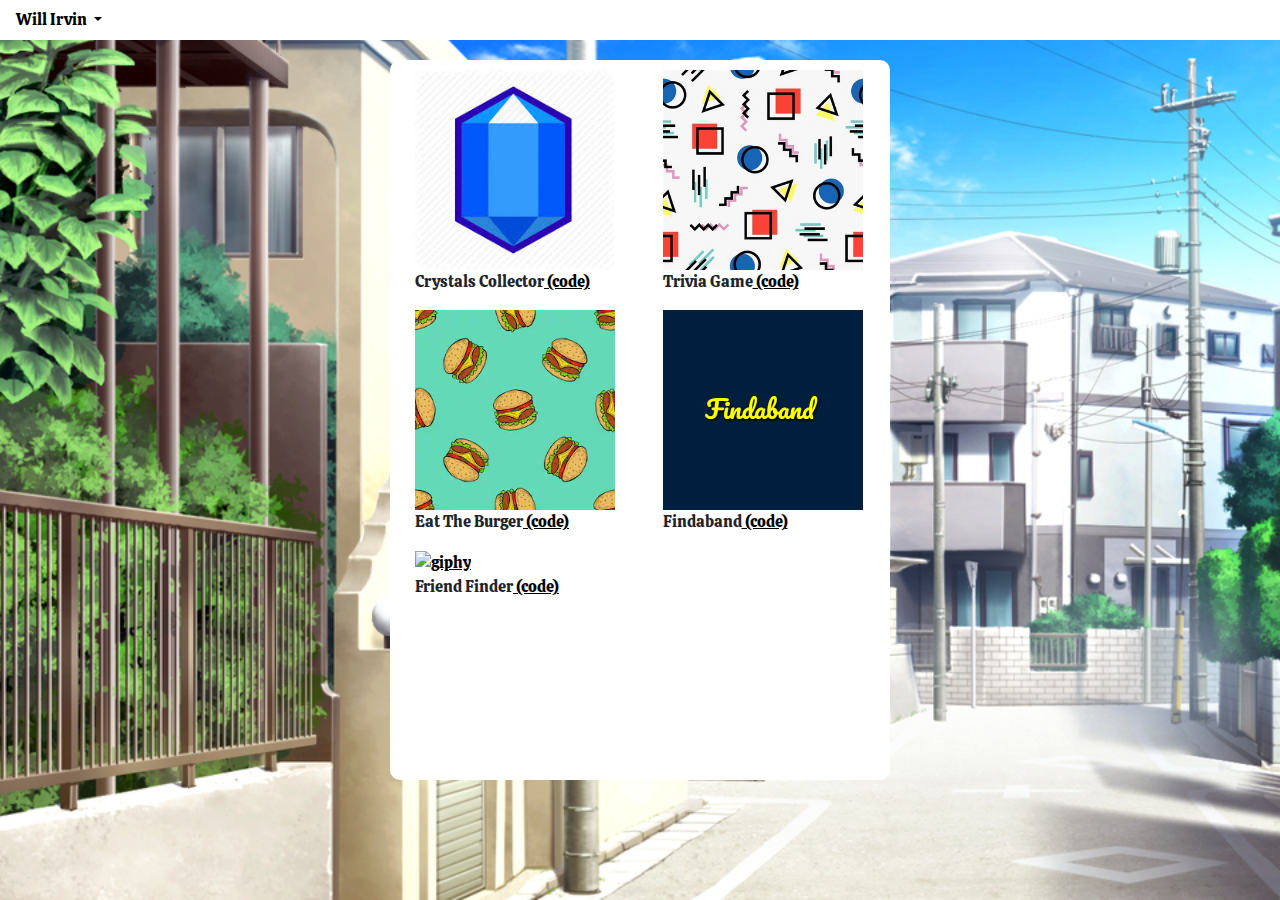
==== portfolio.html @ 54a35b10 "looking much better" ====
<!DOCTYPE html>
<html lang="en">

<head>
    <meta charset="UTF-8">
    <meta name="viewport" content="width=device-width, initial-scale=1.0">
    <meta http-equiv="X-UA-Compatible" content="ie=edge">
    <link rel="stylesheet" href="https://stackpath.bootstrapcdn.com/bootstrap/4.3.1/css/bootstrap.min.css"
        integrity="sha384-ggOyR0iXCbMQv3Xipma34MD+dH/1fQ784/j6cY/iJTQUOhcWr7x9JvoRxT2MZw1T" crossorigin="anonymous">
    <script src="https://code.jquery.com/jquery-3.2.1.slim.min.js"
        integrity="sha384-KJ3o2DKtIkvYIK3UENzmM7KCkRr/rE9/Qpg6aAZGJwFDMVNA/GpGFF93hXpG5KkN"
        crossorigin="anonymous"></script>
    <script src="https://cdnjs.cloudflare.com/ajax/libs/popper.js/1.12.9/umd/popper.min.js"
        integrity="sha384-ApNbgh9B+Y1QKtv3Rn7W3mgPxhU9K/ScQsAP7hUibX39j7fakFPskvXusvfa0b4Q"
        crossorigin="anonymous"></script>
    <script src="https://maxcdn.bootstrapcdn.com/bootstrap/4.0.0/js/bootstrap.min.js"
        integrity="sha384-JZR6Spejh4U02d8jOt6vLEHfe/JQGiRRSQQxSfFWpi1MquVdAyjUar5+76PVCmYl"
        crossorigin="anonymous"></script>
    <link rel="stylesheet" href="assets/style.css">
    <link href="https://fonts.googleapis.com/css?family=Knewave&display=swap" rel="stylesheet">
    <link href="https://fonts.googleapis.com/css?family=Calistoga|Ultra&display=swap" rel="stylesheet">
    <title>Will Irvin</title>
</head>

<body>
    <div class="top">

        <a class="nav-link dropdown-toggle lirvin" href="#" id="navbarDropdownMenuLink" data-toggle="dropdown"
            aria-haspopup="true" aria-expanded="false">
            Will Irvin
        </a>
        <div class="dropdown-menu" aria-labelledby="navbarDropdownMenuLink">
            <a class="dropdown-item" href="./index.html">Home</a>
            <a class="dropdown-item" href="https://www.linkedin.com/in/will-irvin-97aa21189/">Linkedin</a>
            <a class="dropdown-item" href="https://github.com/Will-25">Github</a>
        </div>

    </div>



    <div class="container" id="container2">

        <div class="row">
            <div class="col-md-6"><a href="https://will-25.github.io/unit-4-game/" target="_blank">
                    <img class="pics" src="./assets/images/crystal2.jpg" alt="crystalz"></a>
                <p>Crystals Collector<a class="links" target="_blank" href="https://github.com/Will-25/unit-4-game.git">
                        (code)</a></p>
            </div>
            <div class="col-md-6"><a target="_blank" href="https://will-25.github.io/TriviaGame/">
                    <img class="pics" src="./assets/images/memphis-style-pattern-design_1156-891.jpg" alt="trivia"></a>
                <p>Trivia Game<a class="links" target="_blank" href="https://github.com/Will-25/TriviaGame.git">
                        (code)</a></p>
            </div>
        </div>
        <div class="row">
            <div class="col-md-6"><a href="https://borger666.herokuapp.com/?" target="_blank">
                    <img class="pics" src="assets\images\burger.png" alt="giphy"></a>
                <p>Eat The Burger<a class="links" target="_blank" href="https://github.com/Will-25/burger"> (code)</a>
                </p>
            </div>

            <div class="col-md-6">
                <a href="https://will-25.github.io/project1/" target="_blank"><img class="pics"
                        src="./assets/images/Untitled.png" alt="findaband"></a>
                <p>Findaband<a class="links" target="_blank" href="https://github.com/Will-25/project1.git"> (code)</a>
                </p>
            </div>
        </div>
        <div class="row">
            <div class="col-md-6"><a href="https://friend-finder122.herokuapp.com/" target="_blank">
                    <img class="pics"
                        src="https://d.newsweek.com/en/full/1520726/friends-how-get-tickets-25th-anniversary.jpg?w=1600&h=1600&q=88&f=3fb1f55e260b186b809e4da4967da62f"
                        alt="giphy"></a>
                <p>Friend Finder<a class="links" target="_blank" href="https://github.com/Will-25/friendfinder.git">
                        (code)</a></p>
            </div>
        </div>


</body>

</html>
---- assets/style.css ----
body {
    background-repeat:no-repeat;
    background-size:2000px;
    background-image: url("./images/Konachan.com\ -\ 118886\ sample.jpg");
    font-family: 'Calistoga', cursive;
}

.container, .container2 {
    border-radius: 10px;
}

#container {
    background-color:white;
    margin-top:130px;
    height:390px;
    text-align: center;
}

#container2 {
    height: 720px;
    background-color: white;
    width: 500px;
    margin-top: 20px;
    margin-bottom: 20px;
    padding: 10px;
    padding-left:25px;
}

h1 {
    margin: 15px;
    font-family: 'Kumar One', cursive;
}

.pic {
    height:250px;
    width:250px;
}

.pics {
    height:200px;
    width:200px;
}

#text {
    font-size:23px;
}

.container2 {
    background-color:white;
    margin-top:50px;
    height:550px;
    
    
}
.row3 {
    margin-top:20px;
}
#will {
    text-decoration: none;
    color:black;
}

.contact {
    font-size: 24px;
}


a:link, a:visited {
    text-decoration: underline;
    color: black;

}
.dropdown-item:link {
    text-decoration: none;
}
.navbar {
    height:50px;
    background-color:white;
    width:100%;
    left:0;
    right:0;
}
.top {
    background-color:white;
}
.lirvin:link, .lirvin:visited {
    color:black;
    text-decoration: none;
}

@media only screen and (max-width: 450px) {
    #container{
        width:100%;
        height:650px;
        margin-bottom:20px;
        margin-top:40px;
        
    }
.pic {
    width: 200px;
    height: 200px;
}
.pictureDiv {
    margin-bottom: 10px;
}
    h1 {
        font-size:30px;
        margin-left:30px;
    }
    .contact {
        font-size:15px;
        text-decoration: none;
    }
    .footer {
        display:none;
    }
    .nav-link {
        font-size:10px;
    }
    #text {
        font-size:15px;
    }
    #will {
        font-size:30px;
    }
    .pic {
        margin-left: 30px
    }
    .navbar {
        height:135px;
    }
    #container2 {
        width:80%;
        height:1200px;
        margin-left:35px;
        padding-left:65px;
        margin-top:20px;
        margin-bottom:20px;
        }
    body {
        background-size: 2500px;
    }
  }
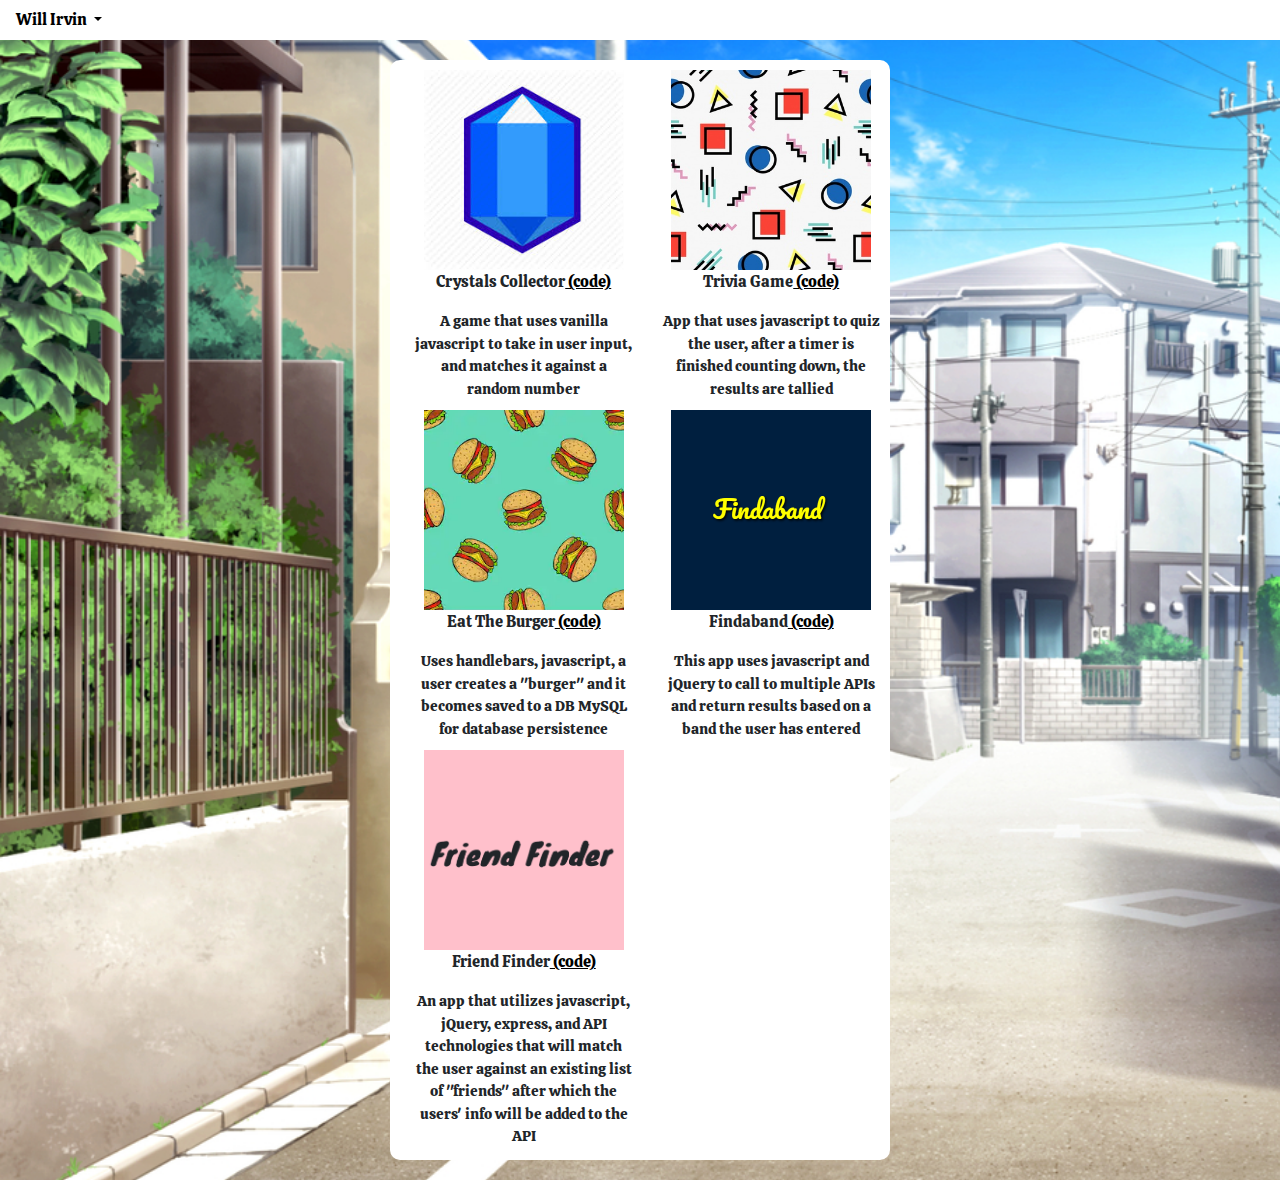
==== commit f15c9612: "added descriptions for projects on portfolio" ====
--- a/portfolio.html
+++ b/portfolio.html
@@ -42,38 +42,45 @@
     <div class="container" id="container2">
 
         <div class="row">
-            <div class="col-md-6"><a href="https://will-25.github.io/unit-4-game/" target="_blank">
+            <div class="col-md-6"><a href="https://will-25.github.io/Crystals-Collector/" target="_blank">
                     <img class="pics" src="./assets/images/crystal2.jpg" alt="crystalz"></a>
-                <p>Crystals Collector<a class="links" target="_blank" href="https://github.com/Will-25/unit-4-game.git">
+                <p>Crystals Collector<a class="links" target="_blank" href="https://github.com/Will-25/Crystals-Collector">
                         (code)</a></p>
+                        <div class="description">A game that uses vanilla javascript to take in user input, and matches it against a random number</div>
             </div>
             <div class="col-md-6"><a target="_blank" href="https://will-25.github.io/TriviaGame/">
                     <img class="pics" src="./assets/images/memphis-style-pattern-design_1156-891.jpg" alt="trivia"></a>
                 <p>Trivia Game<a class="links" target="_blank" href="https://github.com/Will-25/TriviaGame.git">
                         (code)</a></p>
+                        <div class="description">App that uses javascript to quiz the user, after a timer is finished counting down, the results are tallied</div>
             </div>
         </div>
         <div class="row">
-            <div class="col-md-6"><a href="https://borger666.herokuapp.com/?" target="_blank">
+            <div class="col-md-6"><a href="https://burger68.herokuapp.com/" target="_blank">
                     <img class="pics" src="assets\images\burger.png" alt="giphy"></a>
                 <p>Eat The Burger<a class="links" target="_blank" href="https://github.com/Will-25/burger"> (code)</a>
                 </p>
+                <div class="description">Uses handlebars, javascript, a user creates a "burger" and it becomes saved to a DB MySQL for database persistence</div>
             </div>
 
             <div class="col-md-6">
-                <a href="https://will-25.github.io/project1/" target="_blank"><img class="pics"
+                <a href="https://will-25.github.io/Findaband/" target="_blank"><img class="pics"
                         src="./assets/images/Untitled.png" alt="findaband"></a>
                 <p>Findaband<a class="links" target="_blank" href="https://github.com/Will-25/project1.git"> (code)</a>
                 </p>
+                <div class="description">This app uses javascript and jQuery to call to multiple APIs and return results based on a band the user has entered</div>
             </div>
         </div>
         <div class="row">
             <div class="col-md-6"><a href="https://friend-finder122.herokuapp.com/" target="_blank">
                     <img class="pics"
-                        src="https://d.newsweek.com/en/full/1520726/friends-how-get-tickets-25th-anniversary.jpg?w=1600&h=1600&q=88&f=3fb1f55e260b186b809e4da4967da62f"
+                        src="./assets/images/friend.png"
                         alt="giphy"></a>
-                <p>Friend Finder<a class="links" target="_blank" href="https://github.com/Will-25/friendfinder.git">
+                <p>Friend Finder<a class="links" target="_blank" href="https://github.com/Will-25/Findaband">
                         (code)</a></p>
+                    <div class="description">An app that utilizes javascript, jQuery, express, and API technologies
+                        that will match the user against an existing list of "friends" after which the users' info will be added to the API
+                    </div>
             </div>
         </div>
 
--- a/assets/style.css
+++ b/assets/style.css
@@ -1,6 +1,6 @@
 body {
     background-repeat:no-repeat;
-    background-size:2000px;
+    background-size:2100px;
     background-image: url("./images/Konachan.com\ -\ 118886\ sample.jpg");
     font-family: 'Calistoga', cursive;
 }
@@ -12,12 +12,55 @@
 #container {
     background-color:white;
     margin-top:130px;
-    height:390px;
+    height:350px;
     text-align: center;
 }
 
+.technical {
+    font-size: 25px;
+}
+
+#containerSkills {
+    background-color:white;
+    margin-top:130px;
+    height:350px;
+    text-align: center;
+}
+.js {
+    margin-top: 10px;
+    height: 100px;
+    width: 75px;
+}
+.vector {
+    margin-top: 10px;
+    height: 90px;
+    width: 70px;
+}
+.vectorReact {
+    margin-top: 25px;
+    height: 75px;
+    width: 85px;
+}
+
+.vectorNode {
+    margin-top: 30px;
+    height: 60px;
+    width: 95px;
+}
+
+.vectorSQL {
+    margin-top: 10px;
+    height: 95px;
+    width: 85px;
+}
+
+.indexPage {
+    margin:auto;
+}
+
 #container2 {
-    height: 720px;
+    text-align: center;
+    height: 1100px;
     background-color: white;
     width: 500px;
     margin-top: 20px;
@@ -32,8 +75,8 @@
 }
 
 .pic {
-    height:250px;
-    width:250px;
+    height:200px;
+    width:200px;
 }
 
 .pics {
@@ -47,7 +90,7 @@
 
 .container2 {
     background-color:white;
-    margin-top:50px;
+    margin-top:40px;
     height:550px;
     
     
@@ -61,7 +104,7 @@
 }
 
 .contact {
-    font-size: 24px;
+    font-size: 20px;
 }
 
 
@@ -88,14 +131,28 @@
     text-decoration: none;
 }
 
+.description {
+    text-align: center;
+    font-size: 15px;
+    margin-bottom: 10px;
+}
 @media only screen and (max-width: 450px) {
-    #container{
+#container{
         width:100%;
-        height:650px;
+        height:610px;
         margin-bottom:20px;
         margin-top:40px;
         
     }
+    .vector {
+        margin-top:18px;
+    }
+#containerSkills {
+    margin-top: 0px;
+    margin-bottom: 25px;
+    height: 650px;
+    width: 63%;
+}
 .pic {
     width: 200px;
     height: 200px;
@@ -103,41 +160,40 @@
 .pictureDiv {
     margin-bottom: 10px;
 }
-    h1 {
+h1 {
         font-size:30px;
         margin-left:30px;
     }
-    .contact {
+.contact {
         font-size:15px;
         text-decoration: none;
     }
-    .footer {
+.footer {
         display:none;
     }
-    .nav-link {
+.nav-link {
         font-size:10px;
     }
-    #text {
+#text {
         font-size:15px;
     }
-    #will {
+#will {
         font-size:30px;
     }
-    .pic {
+.pic {
         margin-left: 30px
     }
-    .navbar {
+.navbar {
         height:135px;
     }
-    #container2 {
+#container2 {
         width:80%;
-        height:1200px;
-        margin-left:35px;
-        padding-left:65px;
-        margin-top:20px;
-        margin-bottom:20px;
+        height:1670px;
+        margin-left:23px;
+        padding-left:20px;
+        margin-top:10px;
         }
-    body {
-        background-size: 2500px;
+body {
+        background-size:1700px 1800px;
     }
   }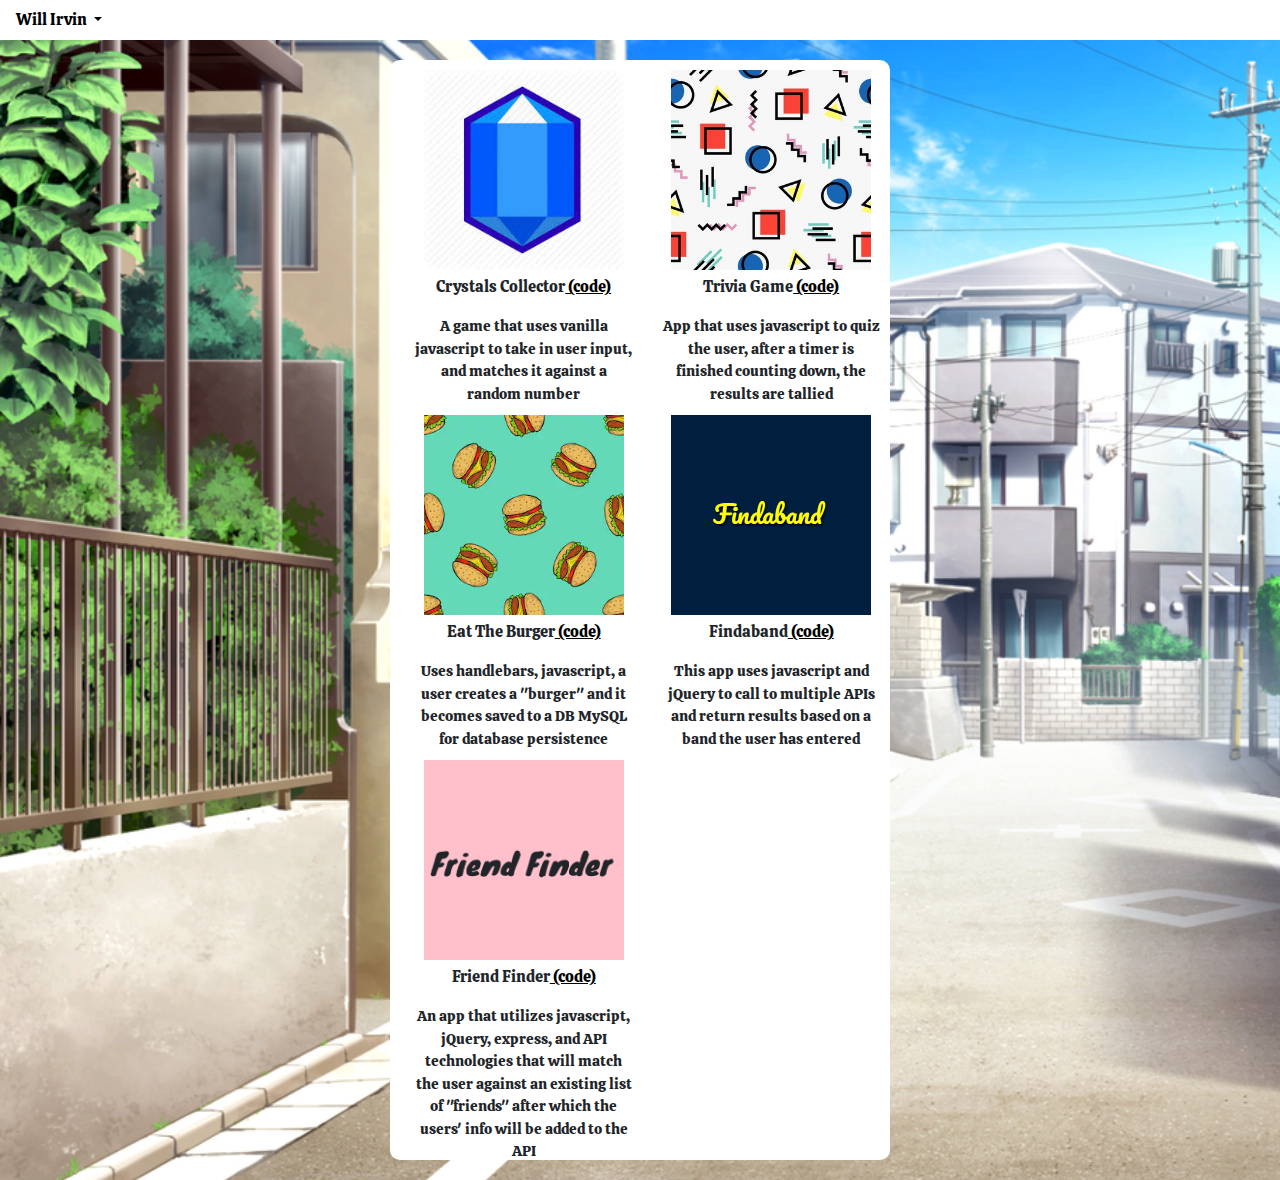
==== commit 313cff3e: "fixed styling on skills box" ====
--- a/portfolio.html
+++ b/portfolio.html
@@ -64,7 +64,8 @@
             </div>
 
             <div class="col-md-6">
-                <a href="https://will-25.github.io/Findaband/" target="_blank"><img class="pics"
+                <a href="https://will-25.github.io/Findaband/" target="_blank">
+                    <img class="pics"
                         src="./assets/images/Untitled.png" alt="findaband"></a>
                 <p>Findaband<a class="links" target="_blank" href="https://github.com/Will-25/project1.git"> (code)</a>
                 </p>
--- a/assets/style.css
+++ b/assets/style.css
@@ -82,6 +82,7 @@
 .pics {
     height:200px;
     width:200px;
+    margin-bottom: 5px;
 }
 
 #text {
@@ -150,7 +151,7 @@
 #containerSkills {
     margin-top: 0px;
     margin-bottom: 25px;
-    height: 650px;
+    height: 660px;
     width: 63%;
 }
 .pic {
@@ -188,12 +189,12 @@
     }
 #container2 {
         width:80%;
-        height:1670px;
-        margin-left:23px;
+        height:1685px;
+        margin-left:38px;
         padding-left:20px;
         margin-top:10px;
         }
 body {
-        background-size:1700px 1800px;
+        background-size:1800px 1800px;
     }
   }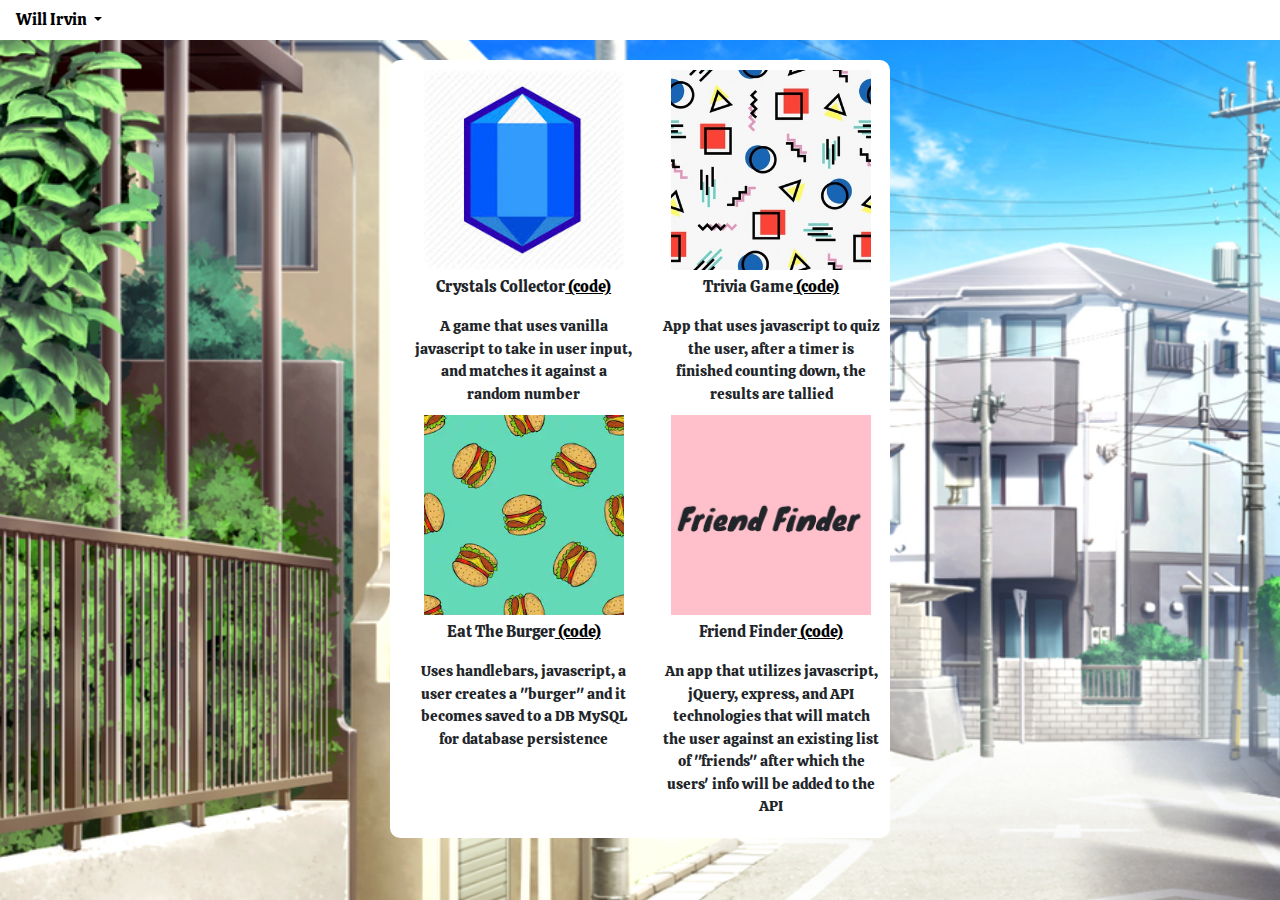
==== commit c485266d: "changed portfolio" ====
--- a/portfolio.html
+++ b/portfolio.html
@@ -63,29 +63,17 @@
                 <div class="description">Uses handlebars, javascript, a user creates a "burger" and it becomes saved to a DB MySQL for database persistence</div>
             </div>
 
-            <div class="col-md-6">
-                <a href="https://will-25.github.io/Findaband/" target="_blank">
-                    <img class="pics"
-                        src="./assets/images/Untitled.png" alt="findaband"></a>
-                <p>Findaband<a class="links" target="_blank" href="https://github.com/Will-25/project1.git"> (code)</a>
-                </p>
-                <div class="description">This app uses javascript and jQuery to call to multiple APIs and return results based on a band the user has entered</div>
-            </div>
+            <div class="col-md-6"><a href="https://friend-finder122.herokuapp.com/" target="_blank">
+                <img class="pics"
+                    src="./assets/images/friend.png"
+                    alt="giphy"></a>
+            <p>Friend Finder<a class="links" target="_blank" href="https://github.com/Will-25/Findaband">
+                    (code)</a></p>
+                <div class="description">An app that utilizes javascript, jQuery, express, and API technologies
+                    that will match the user against an existing list of "friends" after which the users' info will be added to the API
+                </div>
         </div>
-        <div class="row">
-            <div class="col-md-6"><a href="https://friend-finder122.herokuapp.com/" target="_blank">
-                    <img class="pics"
-                        src="./assets/images/friend.png"
-                        alt="giphy"></a>
-                <p>Friend Finder<a class="links" target="_blank" href="https://github.com/Will-25/Findaband">
-                        (code)</a></p>
-                    <div class="description">An app that utilizes javascript, jQuery, express, and API technologies
-                        that will match the user against an existing list of "friends" after which the users' info will be added to the API
-                    </div>
-            </div>
         </div>
-
-
 </body>
 
 </html>--- a/assets/style.css
+++ b/assets/style.css
@@ -12,7 +12,7 @@
 #container {
     background-color:white;
     margin-top:130px;
-    height:350px;
+    height:370px;
     text-align: center;
 }
 
@@ -60,7 +60,6 @@
 
 #container2 {
     text-align: center;
-    height: 1100px;
     background-color: white;
     width: 500px;
     margin-top: 20px;
@@ -71,7 +70,6 @@
 
 h1 {
     margin: 15px;
-    font-family: 'Kumar One', cursive;
 }
 
 .pic {
@@ -189,7 +187,6 @@
     }
 #container2 {
         width:80%;
-        height:1685px;
         margin-left:38px;
         padding-left:20px;
         margin-top:10px;
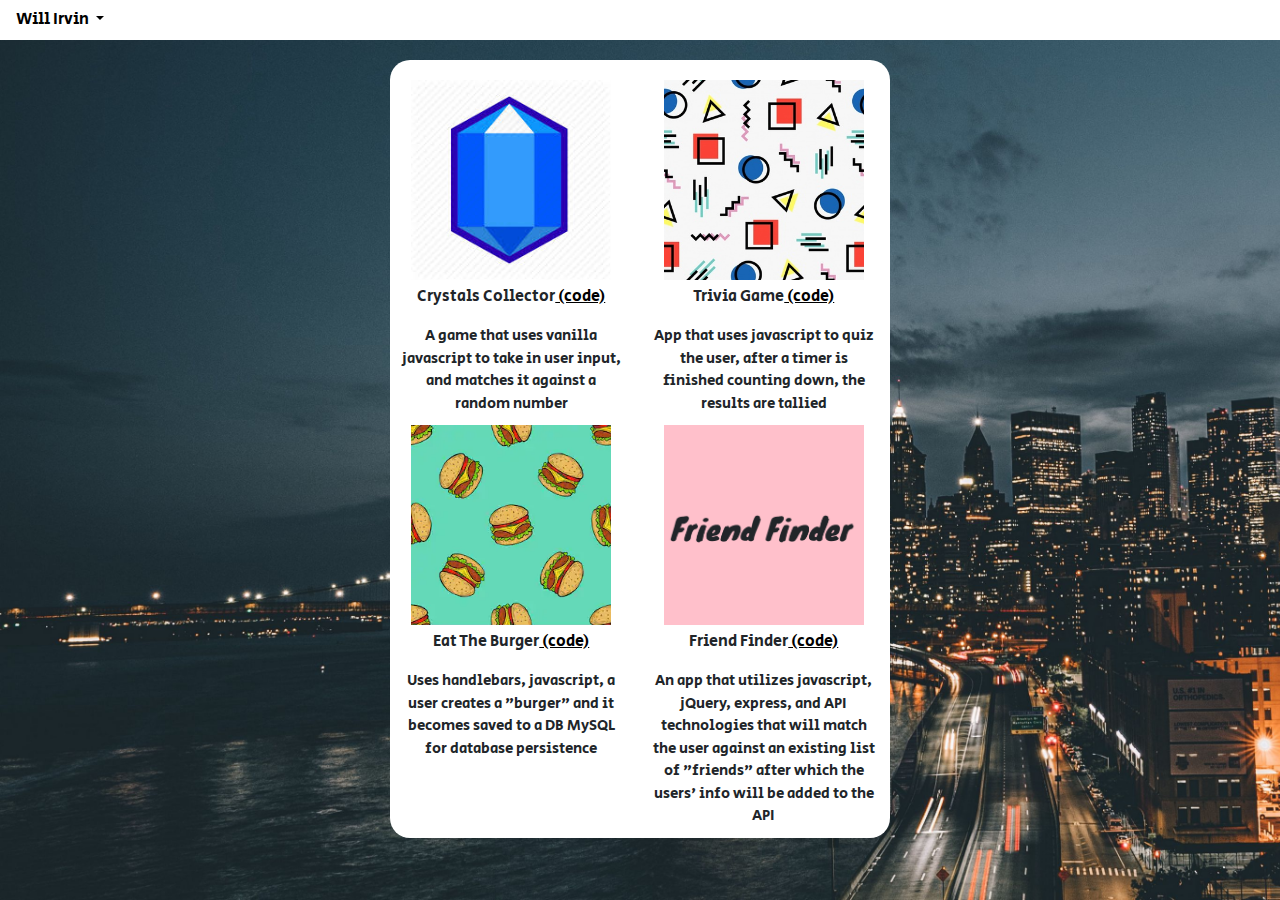
==== commit 309f2482: "changed font" ====
--- a/portfolio.html
+++ b/portfolio.html
@@ -17,8 +17,9 @@
         integrity="sha384-JZR6Spejh4U02d8jOt6vLEHfe/JQGiRRSQQxSfFWpi1MquVdAyjUar5+76PVCmYl"
         crossorigin="anonymous"></script>
     <link rel="stylesheet" href="assets/style.css">
-    <link href="https://fonts.googleapis.com/css?family=Knewave&display=swap" rel="stylesheet">
-    <link href="https://fonts.googleapis.com/css?family=Calistoga|Ultra&display=swap" rel="stylesheet">
+    <link rel="preconnect" href="https://fonts.googleapis.com">
+    <link rel="preconnect" href="https://fonts.gstatic.com" crossorigin>
+    <link href="https://fonts.googleapis.com/css2?family=Secular+One&display=swap" rel="stylesheet">
     <title>Will Irvin</title>
 </head>
 
@@ -44,15 +45,18 @@
         <div class="row">
             <div class="col-md-6"><a href="https://will-25.github.io/Crystals-Collector/" target="_blank">
                     <img class="pics" src="./assets/images/crystal2.jpg" alt="crystalz"></a>
-                <p>Crystals Collector<a class="links" target="_blank" href="https://github.com/Will-25/Crystals-Collector">
+                <p>Crystals Collector<a class="links" target="_blank"
+                        href="https://github.com/Will-25/Crystals-Collector">
                         (code)</a></p>
-                        <div class="description">A game that uses vanilla javascript to take in user input, and matches it against a random number</div>
+                <div class="description">A game that uses vanilla javascript to take in user input, and matches it
+                    against a random number</div>
             </div>
             <div class="col-md-6"><a target="_blank" href="https://will-25.github.io/TriviaGame/">
                     <img class="pics" src="./assets/images/memphis-style-pattern-design_1156-891.jpg" alt="trivia"></a>
                 <p>Trivia Game<a class="links" target="_blank" href="https://github.com/Will-25/TriviaGame.git">
                         (code)</a></p>
-                        <div class="description">App that uses javascript to quiz the user, after a timer is finished counting down, the results are tallied</div>
+                <div class="description">App that uses javascript to quiz the user, after a timer is finished counting
+                    down, the results are tallied</div>
             </div>
         </div>
         <div class="row">
@@ -60,19 +64,19 @@
                     <img class="pics" src="assets\images\burger.png" alt="giphy"></a>
                 <p>Eat The Burger<a class="links" target="_blank" href="https://github.com/Will-25/burger"> (code)</a>
                 </p>
-                <div class="description">Uses handlebars, javascript, a user creates a "burger" and it becomes saved to a DB MySQL for database persistence</div>
+                <div class="description">Uses handlebars, javascript, a user creates a "burger" and it becomes saved to
+                    a DB MySQL for database persistence</div>
             </div>
 
             <div class="col-md-6"><a href="https://friend-finder122.herokuapp.com/" target="_blank">
-                <img class="pics"
-                    src="./assets/images/friend.png"
-                    alt="giphy"></a>
-            <p>Friend Finder<a class="links" target="_blank" href="https://github.com/Will-25/Findaband">
-                    (code)</a></p>
+                    <img class="pics" src="./assets/images/friend.png" alt="giphy"></a>
+                <p>Friend Finder<a class="links" target="_blank" href="https://github.com/Will-25/Findaband">
+                        (code)</a></p>
                 <div class="description">An app that utilizes javascript, jQuery, express, and API technologies
-                    that will match the user against an existing list of "friends" after which the users' info will be added to the API
+                    that will match the user against an existing list of "friends" after which the users' info will be
+                    added to the API
                 </div>
-        </div>
+            </div>
         </div>
 </body>
 
--- a/assets/style.css
+++ b/assets/style.css
@@ -1,18 +1,18 @@
 body {
     background-repeat:no-repeat;
-    background-size:2100px;
-    background-image: url("./images/Konachan.com\ -\ 118886\ sample.jpg");
-    font-family: 'Calistoga', cursive;
+    background-size:1800px;
+    background-image: url("./images/city_night_city_coast_179489_3840x2160.jpg");
+    font-family: 'Secular One', sans-serif;
 }
 
 .container, .container2 {
-    border-radius: 10px;
+    border-radius: 20px;
 }
 
 #container {
     background-color:white;
-    margin-top:130px;
-    height:370px;
+    margin-top:100px;
+    height:418px;
     text-align: center;
 }
 
@@ -22,8 +22,9 @@
 
 #containerSkills {
     background-color:white;
-    margin-top:130px;
-    height:350px;
+    margin-top:100px;
+    padding-top:10px;
+    height:370px;
     text-align: center;
 }
 .js {
@@ -43,13 +44,13 @@
 }
 
 .vectorNode {
-    margin-top: 30px;
+    margin-top: 20px;
     height: 60px;
     width: 95px;
 }
 
 .vectorSQL {
-    margin-top: 10px;
+    margin-top: 8px;
     height: 95px;
     width: 85px;
 }
@@ -64,8 +65,8 @@
     width: 500px;
     margin-top: 20px;
     margin-bottom: 20px;
-    padding: 10px;
-    padding-left:25px;
+    padding-top:20px;
+    padding-left:10px;
 }
 
 h1 {
@@ -96,6 +97,7 @@
 }
 .row3 {
     margin-top:20px;
+    margin-right: 20px;
 }
 #will {
     text-decoration: none;
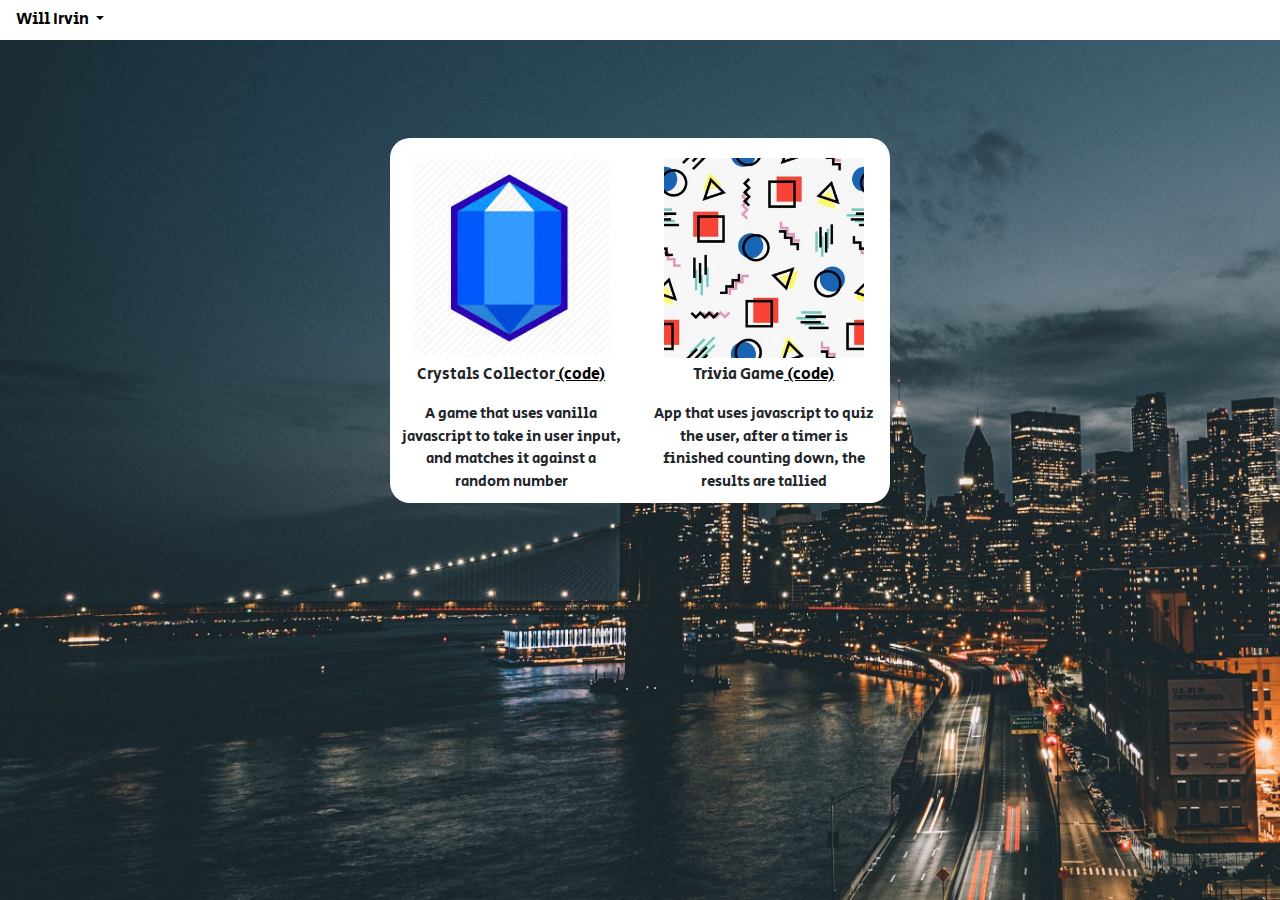
==== commit b7158164: "changed a few things" ====
--- a/portfolio.html
+++ b/portfolio.html
@@ -59,25 +59,6 @@
                     down, the results are tallied</div>
             </div>
         </div>
-        <div class="row">
-            <div class="col-md-6"><a href="https://burger68.herokuapp.com/" target="_blank">
-                    <img class="pics" src="assets\images\burger.png" alt="giphy"></a>
-                <p>Eat The Burger<a class="links" target="_blank" href="https://github.com/Will-25/burger"> (code)</a>
-                </p>
-                <div class="description">Uses handlebars, javascript, a user creates a "burger" and it becomes saved to
-                    a DB MySQL for database persistence</div>
-            </div>
-
-            <div class="col-md-6"><a href="https://friend-finder122.herokuapp.com/" target="_blank">
-                    <img class="pics" src="./assets/images/friend.png" alt="giphy"></a>
-                <p>Friend Finder<a class="links" target="_blank" href="https://github.com/Will-25/Findaband">
-                        (code)</a></p>
-                <div class="description">An app that utilizes javascript, jQuery, express, and API technologies
-                    that will match the user against an existing list of "friends" after which the users' info will be
-                    added to the API
-                </div>
-            </div>
-        </div>
 </body>
 
 </html>--- a/assets/style.css
+++ b/assets/style.css
@@ -1,18 +1,19 @@
 body {
-    background-repeat:no-repeat;
-    background-size:1800px;
+    background-repeat: no-repeat;
+    background-size: 1800px;
     background-image: url("./images/city_night_city_coast_179489_3840x2160.jpg");
     font-family: 'Secular One', sans-serif;
 }
 
-.container, .container2 {
+.container,
+.container2 {
     border-radius: 20px;
 }
 
 #container {
-    background-color:white;
-    margin-top:100px;
-    height:418px;
+    background-color: white;
+    margin-top: 100px;
+    height: 418px;
     text-align: center;
 }
 
@@ -21,22 +22,25 @@
 }
 
 #containerSkills {
-    background-color:white;
-    margin-top:100px;
-    padding-top:10px;
-    height:370px;
-    text-align: center;
-}
+    background-color: white;
+    margin-top: 100px;
+    padding-top: 10px;
+    height: 370px;
+    text-align: center;
+}
+
 .js {
     margin-top: 10px;
     height: 100px;
     width: 75px;
 }
+
 .vector {
     margin-top: 10px;
     height: 90px;
     width: 70px;
 }
+
 .vectorReact {
     margin-top: 25px;
     height: 75px;
@@ -56,17 +60,17 @@
 }
 
 .indexPage {
-    margin:auto;
+    margin: auto;
 }
 
 #container2 {
     text-align: center;
     background-color: white;
     width: 500px;
-    margin-top: 20px;
+    margin-top: 98px;
     margin-bottom: 20px;
-    padding-top:20px;
-    padding-left:10px;
+    padding-top: 20px;
+    padding-left: 10px;
 }
 
 h1 {
@@ -74,34 +78,36 @@
 }
 
 .pic {
-    height:200px;
-    width:200px;
+    height: 200px;
+    width: 200px;
 }
 
 .pics {
-    height:200px;
-    width:200px;
+    height: 200px;
+    width: 200px;
     margin-bottom: 5px;
 }
 
 #text {
-    font-size:23px;
+    font-size: 23px;
 }
 
 .container2 {
-    background-color:white;
-    margin-top:40px;
-    height:550px;
-    
-    
-}
+    background-color: white;
+    margin-top: 40px;
+    height: 550px;
+
+
+}
+
 .row3 {
-    margin-top:20px;
+    margin-top: 20px;
     margin-right: 20px;
 }
+
 #will {
     text-decoration: none;
-    color:black;
+    color: black;
 }
 
 .contact {
@@ -109,26 +115,32 @@
 }
 
 
-a:link, a:visited {
+a:link,
+a:visited {
     text-decoration: underline;
     color: black;
 
 }
+
 .dropdown-item:link {
     text-decoration: none;
 }
+
 .navbar {
-    height:50px;
-    background-color:white;
-    width:100%;
-    left:0;
-    right:0;
-}
+    height: 50px;
+    background-color: white;
+    width: 100%;
+    left: 0;
+    right: 0;
+}
+
 .top {
-    background-color:white;
-}
-.lirvin:link, .lirvin:visited {
-    color:black;
+    background-color: white;
+}
+
+.lirvin:link,
+.lirvin:visited {
+    color: black;
     text-decoration: none;
 }
 
@@ -137,63 +149,82 @@
     font-size: 15px;
     margin-bottom: 10px;
 }
+
 @media only screen and (max-width: 450px) {
-#container{
-        width:100%;
-        height:610px;
-        margin-bottom:20px;
-        margin-top:40px;
-        
-    }
+    #container {
+        width: 100%;
+        height: 540px;
+        margin-bottom: 20px;
+        margin-top: 40px;
+
+    }
+
     .vector {
-        margin-top:18px;
-    }
-#containerSkills {
-    margin-top: 0px;
-    margin-bottom: 25px;
-    height: 660px;
-    width: 63%;
-}
-.pic {
-    width: 200px;
-    height: 200px;
-}
-.pictureDiv {
-    margin-bottom: 10px;
-}
-h1 {
-        font-size:30px;
-        margin-left:30px;
-    }
-.contact {
-        font-size:15px;
+        margin-top: 18px;
+    }
+
+    #containerSkills {
+        margin-top: 0px;
+        margin-bottom: 25px;
+        height: 660px;
+        width: 230px;
+    }
+
+    .pic {
+        width: 200px;
+        height: 200px;
+    }
+
+    .pictureDiv {
+        margin-bottom: 10px;
+    }
+
+    h1 {
+        font-size: 30px;
+        margin-left: 30px;
+    }
+
+    .contact {
+        font-size: 15px;
         text-decoration: none;
     }
-.footer {
-        display:none;
-    }
-.nav-link {
-        font-size:10px;
-    }
-#text {
-        font-size:15px;
-    }
-#will {
-        font-size:30px;
-    }
-.pic {
+
+    .contactLinks {
+        padding-left:45px;
+    }
+
+    .footer {
+        display: none;
+    }
+
+    .nav-link {
+        font-size: 15px;
+    }
+
+    #text {
+        font-size: 15px;
+    }
+
+    #will {
+        font-size: 30px;
+    }
+
+    .pic {
         margin-left: 30px
     }
-.navbar {
-        height:135px;
-    }
-#container2 {
-        width:80%;
-        margin-left:38px;
-        padding-left:20px;
-        margin-top:10px;
-        }
-body {
-        background-size:1800px 1800px;
-    }
-  }+
+    .navbar {
+        height: 135px;
+    }
+
+    #container2 {
+        width: 80%;
+        margin-left: 38px;
+        padding-left: 20px;
+        margin-top: 10px;
+    }
+
+    body {
+        background-size: 1800px 1800px;
+    }
+}